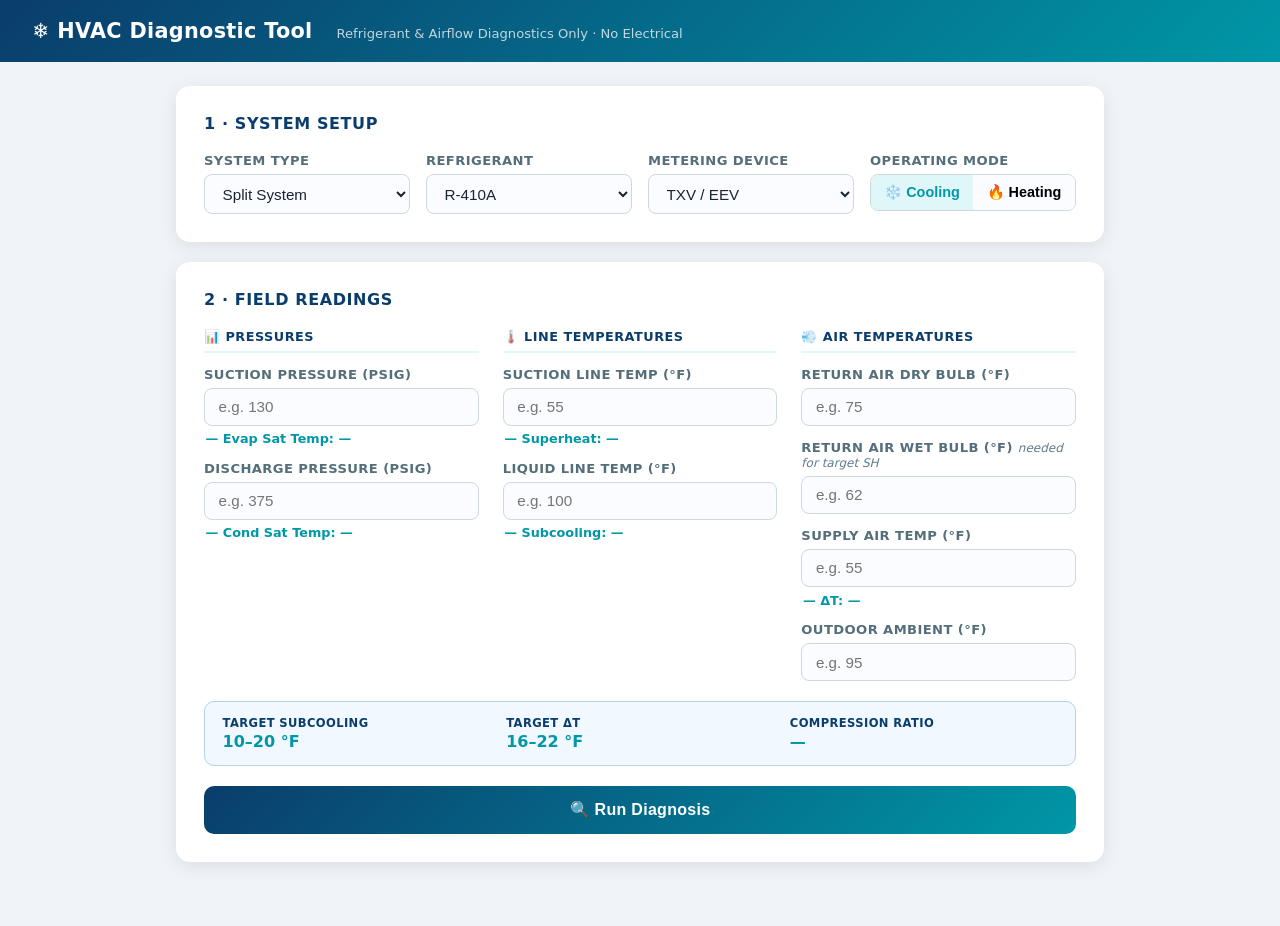
==== hvac.html @ 9d4a69d6 "Add HVAC refrigerant & airflow diagnostic tool - Supports R-410A, R-22, R-32 with accurate P-T inter" ====
<!DOCTYPE html>
<html lang="en">
<head>
  <meta charset="UTF-8" />
  <meta name="viewport" content="width=device-width, initial-scale=1.0" />
  <title>HVAC Diagnostic Tool</title>
  <link rel="stylesheet" href="hvac.css" />
</head>
<body>

<header>
  <div class="logo">❄️ HVAC Diagnostic Tool</div>
  <div class="subtitle">Refrigerant & Airflow Diagnostics Only · No Electrical</div>
</header>

<main>

  <!-- ── STEP 1: System Setup ─────────────────── -->
  <section class="card" id="card-setup">
    <h2 class="card-title">1 · System Setup</h2>
    <div class="setup-grid">

      <div class="field">
        <label>System Type</label>
        <select id="system-type">
          <option value="split">Split System</option>
          <option value="package">Package Unit</option>
          <option value="minisplit">Mini-Split</option>
          <option value="heatpump">Heat Pump (Split)</option>
        </select>
      </div>

      <div class="field">
        <label>Refrigerant</label>
        <select id="refrigerant">
          <option value="R410A">R-410A</option>
          <option value="R22">R-22</option>
          <option value="R32">R-32</option>
        </select>
      </div>

      <div class="field">
        <label>Metering Device</label>
        <select id="metering">
          <option value="txv">TXV / EEV</option>
          <option value="fixed">Fixed Orifice / Piston</option>
        </select>
      </div>

      <div class="field" id="mode-field">
        <label>Operating Mode</label>
        <div class="mode-toggle">
          <button class="mode-btn active" data-mode="cooling">❄️ Cooling</button>
          <button class="mode-btn" data-mode="heating">🔥 Heating</button>
        </div>
      </div>

    </div>
  </section>

  <!-- ── STEP 2: Readings ─────────────────────── -->
  <section class="card" id="card-readings">
    <h2 class="card-title">2 · Field Readings</h2>

    <div class="readings-grid">

      <!-- Pressures -->
      <div class="readings-group">
        <h3 class="group-title">📊 Pressures</h3>

        <div class="field">
          <label id="lbl-suction">Suction Pressure <span class="unit">(psig)</span></label>
          <input type="number" id="suction-press" placeholder="e.g. 130" min="0" max="800" />
          <div class="calc-out" id="out-evap-sat">— Evap Sat Temp: —</div>
        </div>

        <div class="field">
          <label id="lbl-discharge">Discharge Pressure <span class="unit">(psig)</span></label>
          <input type="number" id="discharge-press" placeholder="e.g. 375" min="0" max="800" />
          <div class="calc-out" id="out-cond-sat">— Cond Sat Temp: —</div>
        </div>

      </div>

      <!-- Line Temps -->
      <div class="readings-group">
        <h3 class="group-title">🌡️ Line Temperatures</h3>

        <div class="field">
          <label id="lbl-suction-temp">Suction Line Temp <span class="unit">(°F)</span></label>
          <input type="number" id="suction-temp" placeholder="e.g. 55" />
          <div class="calc-out" id="out-superheat">— Superheat: —</div>
        </div>

        <div class="field">
          <label>Liquid Line Temp <span class="unit">(°F)</span></label>
          <input type="number" id="liquid-temp" placeholder="e.g. 100" />
          <div class="calc-out" id="out-subcooling">— Subcooling: —</div>
        </div>

      </div>

      <!-- Air Temps -->
      <div class="readings-group">
        <h3 class="group-title">💨 Air Temperatures</h3>

        <div class="field">
          <label>Return Air Dry Bulb <span class="unit">(°F)</span></label>
          <input type="number" id="return-db" placeholder="e.g. 75" />
        </div>

        <div class="field" id="wb-field">
          <label>Return Air Wet Bulb <span class="unit">(°F)</span>
            <span class="tip">needed for target SH</span>
          </label>
          <input type="number" id="return-wb" placeholder="e.g. 62" />
        </div>

        <div class="field">
          <label>Supply Air Temp <span class="unit">(°F)</span></label>
          <input type="number" id="supply-temp" placeholder="e.g. 55" />
          <div class="calc-out" id="out-delta-t">— ΔT: —</div>
        </div>

        <div class="field">
          <label id="lbl-outdoor">Outdoor Ambient <span class="unit">(°F)</span></label>
          <input type="number" id="outdoor-temp" placeholder="e.g. 95" />
        </div>

      </div>

    </div>

    <!-- Target values box -->
    <div class="targets-bar" id="targets-bar">
      <div class="target-item" id="target-sh-box">
        <span class="target-lbl">Target Superheat</span>
        <span class="target-val" id="target-sh-val">—</span>
      </div>
      <div class="target-item" id="target-sc-box">
        <span class="target-lbl">Target Subcooling</span>
        <span class="target-val" id="target-sc-val">—</span>
      </div>
      <div class="target-item">
        <span class="target-lbl">Target ΔT</span>
        <span class="target-val">16–22 °F</span>
      </div>
      <div class="target-item">
        <span class="target-lbl">Compression Ratio</span>
        <span class="target-val" id="out-comp-ratio">—</span>
      </div>
    </div>

    <button class="btn-diagnose" id="btn-diagnose">🔍 Run Diagnosis</button>
  </section>

  <!-- ── STEP 3: Diagnosis ─────────────────────── -->
  <section class="card hidden" id="card-results">
    <h2 class="card-title">3 · Diagnosis</h2>

    <div class="summary-row" id="summary-row"></div>

    <div id="findings-list"></div>

    <div class="actions-footer">
      <button class="btn-secondary" id="btn-reset">↺ New Diagnosis</button>
      <button class="btn-ghost" id="btn-print">🖨 Print Report</button>
    </div>
  </section>

</main>

<script src="hvac.js"></script>
</body>
</html>
---- hvac.css ----
/* ══════════════════════════════════════════════
   HVAC DIAGNOSTIC TOOL – Styles
══════════════════════════════════════════════ */
*, *::before, *::after { box-sizing: border-box; margin: 0; padding: 0; }

:root {
  --blue:    #0A3D6B;
  --teal:    #0097A7;
  --ice:     #E0F7FA;
  --heat:    #FF6F00;
  --heat-bg: #FFF3E0;
  --green:   #2E7D32;
  --green-bg:#E8F5E9;
  --yellow:  #F57F17;
  --yel-bg:  #FFF9C4;
  --red:     #B71C1C;
  --red-bg:  #FFEBEE;
  --gray:    #546E7A;
  --border:  #CFD8DC;
  --bg:      #F0F4F8;
  --card:    #FFFFFF;
  --text:    #1A2332;
  --muted:   #607D8B;
  --radius:  14px;
  --shadow:  0 4px 18px rgba(0,0,0,.09);
}

body {
  font-family: 'Segoe UI', system-ui, sans-serif;
  background: var(--bg);
  color: var(--text);
  min-height: 100vh;
}

/* ── Header ─────────────────────────────────── */
header {
  background: linear-gradient(135deg, var(--blue), var(--teal));
  color: white;
  padding: 1.2rem 2rem;
  display: flex;
  align-items: baseline;
  gap: 1.5rem;
  flex-wrap: wrap;
}

.logo    { font-size: 1.3rem; font-weight: 800; letter-spacing: .3px; }
.subtitle { font-size: .82rem; opacity: .75; }

/* ── Main layout ─────────────────────────────── */
main {
  max-width: 960px;
  margin: 0 auto;
  padding: 1.5rem 1rem 4rem;
  display: flex;
  flex-direction: column;
  gap: 1.25rem;
}

.card {
  background: var(--card);
  border-radius: var(--radius);
  padding: 1.75rem;
  box-shadow: var(--shadow);
}

.card-title {
  font-size: 1rem;
  font-weight: 700;
  color: var(--blue);
  text-transform: uppercase;
  letter-spacing: .6px;
  margin-bottom: 1.25rem;
  display: flex;
  align-items: center;
  gap: .5rem;
}

.hidden { display: none !important; }

/* ── Setup grid ──────────────────────────────── */
.setup-grid {
  display: grid;
  grid-template-columns: repeat(auto-fill, minmax(200px, 1fr));
  gap: 1rem;
}

/* ── Field ───────────────────────────────────── */
.field { display: flex; flex-direction: column; gap: .35rem; }

label {
  font-size: .82rem;
  font-weight: 600;
  color: var(--gray);
  text-transform: uppercase;
  letter-spacing: .4px;
}

label .tip {
  text-transform: none;
  letter-spacing: 0;
  font-weight: 400;
  color: var(--muted);
  font-style: italic;
  font-size: .75rem;
}

select, input[type="number"] {
  padding: .6rem .85rem;
  border: 1.5px solid var(--border);
  border-radius: 8px;
  font-size: .95rem;
  background: #FAFCFF;
  color: var(--text);
  transition: border-color .15s;
  -moz-appearance: textfield;
}
input::-webkit-outer-spin-button,
input::-webkit-inner-spin-button { -webkit-appearance: none; }

select:focus, input:focus {
  outline: none;
  border-color: var(--teal);
  background: white;
}

.calc-out {
  font-size: .8rem;
  color: var(--teal);
  font-weight: 600;
  min-height: 1.2em;
  padding-left: .1rem;
}

/* ── Mode toggle ─────────────────────────────── */
.mode-toggle {
  display: flex;
  border: 1.5px solid var(--border);
  border-radius: 8px;
  overflow: hidden;
}

.mode-btn {
  flex: 1;
  padding: .55rem;
  border: none;
  background: #FAFCFF;
  font-size: .9rem;
  cursor: pointer;
  font-weight: 600;
  transition: background .15s, color .15s;
}
.mode-btn.active[data-mode="cooling"] { background: var(--ice); color: var(--teal); }
.mode-btn.active[data-mode="heating"] { background: var(--heat-bg); color: var(--heat); }

/* ── Readings grid ───────────────────────────── */
.readings-grid {
  display: grid;
  grid-template-columns: repeat(auto-fill, minmax(230px, 1fr));
  gap: 1.5rem;
  margin-bottom: 1.25rem;
}

.readings-group {
  display: flex;
  flex-direction: column;
  gap: .9rem;
}

.group-title {
  font-size: .8rem;
  font-weight: 700;
  color: var(--blue);
  text-transform: uppercase;
  letter-spacing: .5px;
  padding-bottom: .4rem;
  border-bottom: 2px solid var(--ice);
}

/* ── Targets bar ─────────────────────────────── */
.targets-bar {
  display: flex;
  gap: 1rem;
  flex-wrap: wrap;
  background: #F1F8FF;
  border: 1px solid #B0D4F0;
  border-radius: 10px;
  padding: .85rem 1.1rem;
  margin-bottom: 1.25rem;
}

.target-item {
  display: flex;
  flex-direction: column;
  gap: .15rem;
  flex: 1;
  min-width: 130px;
}

.target-lbl {
  font-size: .72rem;
  font-weight: 700;
  color: var(--blue);
  text-transform: uppercase;
  letter-spacing: .4px;
}

.target-val {
  font-size: 1rem;
  font-weight: 800;
  color: var(--teal);
}

/* ── Diagnose button ─────────────────────────── */
.btn-diagnose {
  width: 100%;
  padding: .9rem;
  background: linear-gradient(135deg, var(--blue), var(--teal));
  color: white;
  border: none;
  border-radius: 10px;
  font-size: 1rem;
  font-weight: 700;
  cursor: pointer;
  letter-spacing: .3px;
  transition: filter .15s, transform .1s;
}
.btn-diagnose:hover  { filter: brightness(1.1); }
.btn-diagnose:active { transform: scale(.98); }

/* ── Summary row ─────────────────────────────── */
.summary-row {
  display: flex;
  gap: .75rem;
  flex-wrap: wrap;
  margin-bottom: 1.5rem;
}

.summary-chip {
  display: flex;
  flex-direction: column;
  gap: .1rem;
  flex: 1;
  min-width: 110px;
  background: var(--bg);
  border-radius: 10px;
  padding: .75rem 1rem;
  border-left: 4px solid var(--border);
}
.summary-chip.ok     { border-left-color: var(--green); }
.summary-chip.warn   { border-left-color: var(--yellow); }
.summary-chip.crit   { border-left-color: var(--red); }

.chip-label { font-size: .7rem; font-weight: 700; color: var(--muted); text-transform: uppercase; letter-spacing: .4px; }
.chip-value { font-size: 1.05rem; font-weight: 800; color: var(--text); }
.chip-note  { font-size: .75rem; color: var(--muted); }

/* ── Findings ─────────────────────────────────── */
.findings-group {
  margin-bottom: 1.25rem;
}

.findings-group-title {
  font-size: .78rem;
  font-weight: 700;
  text-transform: uppercase;
  letter-spacing: .5px;
  color: var(--muted);
  margin-bottom: .5rem;
}

.finding {
  border-radius: 10px;
  padding: 1rem 1.1rem;
  margin-bottom: .6rem;
  display: flex;
  gap: .9rem;
  align-items: flex-start;
}

.finding.ok     { background: var(--green-bg); border-left: 4px solid var(--green); }
.finding.warn   { background: var(--yel-bg);   border-left: 4px solid var(--yellow); }
.finding.crit   { background: var(--red-bg);   border-left: 4px solid var(--red); }
.finding.info   { background: #E3F2FD;         border-left: 4px solid #1565C0; }

.finding-icon { font-size: 1.3rem; line-height: 1; flex-shrink: 0; padding-top: .05rem; }

.finding-body {}
.finding-title { font-weight: 700; font-size: .95rem; margin-bottom: .25rem; }
.finding.ok   .finding-title { color: var(--green); }
.finding.warn .finding-title { color: var(--yellow); }
.finding.crit .finding-title { color: var(--red); }
.finding.info .finding-title { color: #1565C0; }

.finding-detail { font-size: .87rem; color: var(--text); line-height: 1.5; }
.finding-causes { margin-top: .4rem; }
.finding-causes li {
  font-size: .84rem;
  color: var(--gray);
  margin-left: 1rem;
  margin-bottom: .15rem;
  line-height: 1.4;
}

/* ── Actions ─────────────────────────────────── */
.actions-footer {
  display: flex;
  gap: .75rem;
  margin-top: 1.5rem;
  flex-wrap: wrap;
}

.btn-secondary, .btn-ghost {
  padding: .65rem 1.25rem;
  border-radius: 8px;
  font-size: .9rem;
  font-weight: 600;
  cursor: pointer;
  transition: filter .15s;
}
.btn-secondary { background: var(--blue); color: white; border: none; }
.btn-ghost     { background: var(--card); color: var(--text); border: 1.5px solid var(--border); }
.btn-secondary:hover, .btn-ghost:hover { filter: brightness(.95); }

/* ── Print ───────────────────────────────────── */
@media print {
  header, .btn-diagnose, .actions-footer, #card-setup, #card-readings { display: none; }
  .card { box-shadow: none; border: 1px solid #ccc; }
  body { background: white; }
}

/* ── Responsive ──────────────────────────────── */
@media (max-width: 600px) {
  header { padding: 1rem; flex-direction: column; gap: .25rem; }
  .card  { padding: 1.1rem; }
  .readings-grid { grid-template-columns: 1fr; }
  .setup-grid    { grid-template-columns: 1fr; }
  .targets-bar   { gap: .6rem; }
}
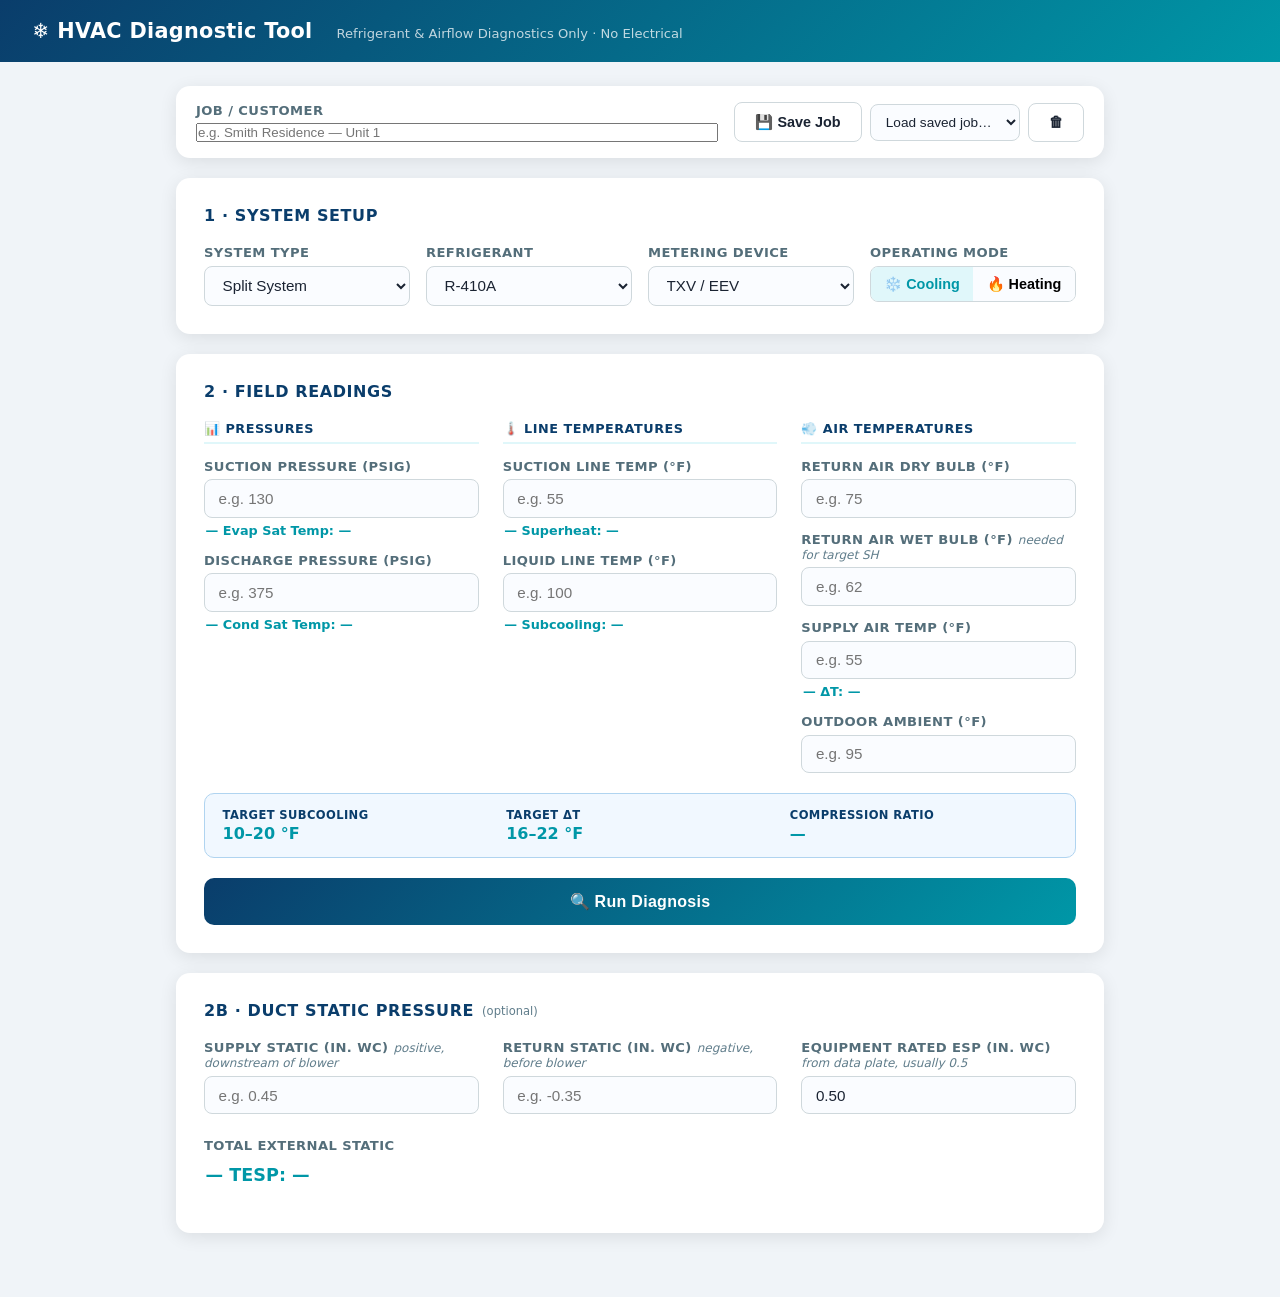
==== commit 66355e57: "Add R-454B, charge calculator, duct static pressure, and save/load jobs - R-454B (A2L) refrigerant w" ====
--- a/hvac.html
+++ b/hvac.html
@@ -15,6 +15,19 @@
 
 <main>
 
+  <!-- ── Job Bar ───────────────────────────────── -->
+  <section class="card job-bar">
+    <div class="job-field">
+      <label>Job / Customer</label>
+      <input type="text" id="job-name" placeholder="e.g. Smith Residence — Unit 1" />
+    </div>
+    <div class="job-actions">
+      <button class="btn-ghost" id="btn-save-job">💾 Save Job</button>
+      <select id="load-job-select"><option value="">Load saved job…</option></select>
+      <button class="btn-ghost" id="btn-delete-job" title="Delete selected job">🗑</button>
+    </div>
+  </section>
+
   <!-- ── STEP 1: System Setup ─────────────────── -->
   <section class="card" id="card-setup">
     <h2 class="card-title">1 · System Setup</h2>
@@ -34,8 +47,9 @@
         <label>Refrigerant</label>
         <select id="refrigerant">
           <option value="R410A">R-410A</option>
+          <option value="R454B">R-454B (A2L)</option>
+          <option value="R32">R-32</option>
           <option value="R22">R-22</option>
-          <option value="R32">R-32</option>
         </select>
       </div>
 
@@ -154,6 +168,35 @@
     <button class="btn-diagnose" id="btn-diagnose">🔍 Run Diagnosis</button>
   </section>
 
+  <!-- ── STEP 2b: Duct Static Pressure ─────────── -->
+  <section class="card" id="card-static">
+    <h2 class="card-title">2b · Duct Static Pressure <span class="optional">(optional)</span></h2>
+    <div class="readings-grid">
+      <div class="field">
+        <label>Supply Static <span class="unit">(in. WC)</span>
+          <span class="tip">positive, downstream of blower</span>
+        </label>
+        <input type="number" id="supply-static" placeholder="e.g. 0.45" step="0.01" />
+      </div>
+      <div class="field">
+        <label>Return Static <span class="unit">(in. WC)</span>
+          <span class="tip">negative, before blower</span>
+        </label>
+        <input type="number" id="return-static" placeholder="e.g. -0.35" step="0.01" />
+      </div>
+      <div class="field">
+        <label>Equipment Rated ESP <span class="unit">(in. WC)</span>
+          <span class="tip">from data plate, usually 0.5</span>
+        </label>
+        <input type="number" id="rated-esp" placeholder="e.g. 0.50" step="0.01" value="0.50" />
+      </div>
+      <div class="field">
+        <label>Total External Static</label>
+        <div class="calc-out big" id="out-tesp">— TESP: —</div>
+      </div>
+    </div>
+  </section>
+
   <!-- ── STEP 3: Diagnosis ─────────────────────── -->
   <section class="card hidden" id="card-results">
     <h2 class="card-title">3 · Diagnosis</h2>
--- a/hvac.css
+++ b/hvac.css
@@ -77,6 +77,36 @@
 
 .hidden { display: none !important; }
 
+/* ── Job bar ─────────────────────────────────── */
+.job-bar {
+  display: flex;
+  align-items: flex-end;
+  gap: 1rem;
+  flex-wrap: wrap;
+  padding: 1rem 1.25rem;
+}
+.job-field { flex: 1; min-width: 200px; display: flex; flex-direction: column; gap: .35rem; }
+.job-field input { width: 100%; }
+.job-actions { display: flex; gap: .5rem; align-items: center; flex-wrap: wrap; }
+.job-actions select {
+  padding: .55rem .7rem; border: 1.5px solid var(--border);
+  border-radius: 8px; font-size: .85rem; background: #FAFCFF;
+}
+
+.optional {
+  font-size: .72rem;
+  font-weight: 400;
+  color: var(--muted);
+  text-transform: none;
+  letter-spacing: 0;
+}
+
+.calc-out.big {
+  font-size: 1.1rem;
+  font-weight: 800;
+  padding-top: .4rem;
+}
+
 /* ── Setup grid ──────────────────────────────── */
 .setup-grid {
   display: grid;
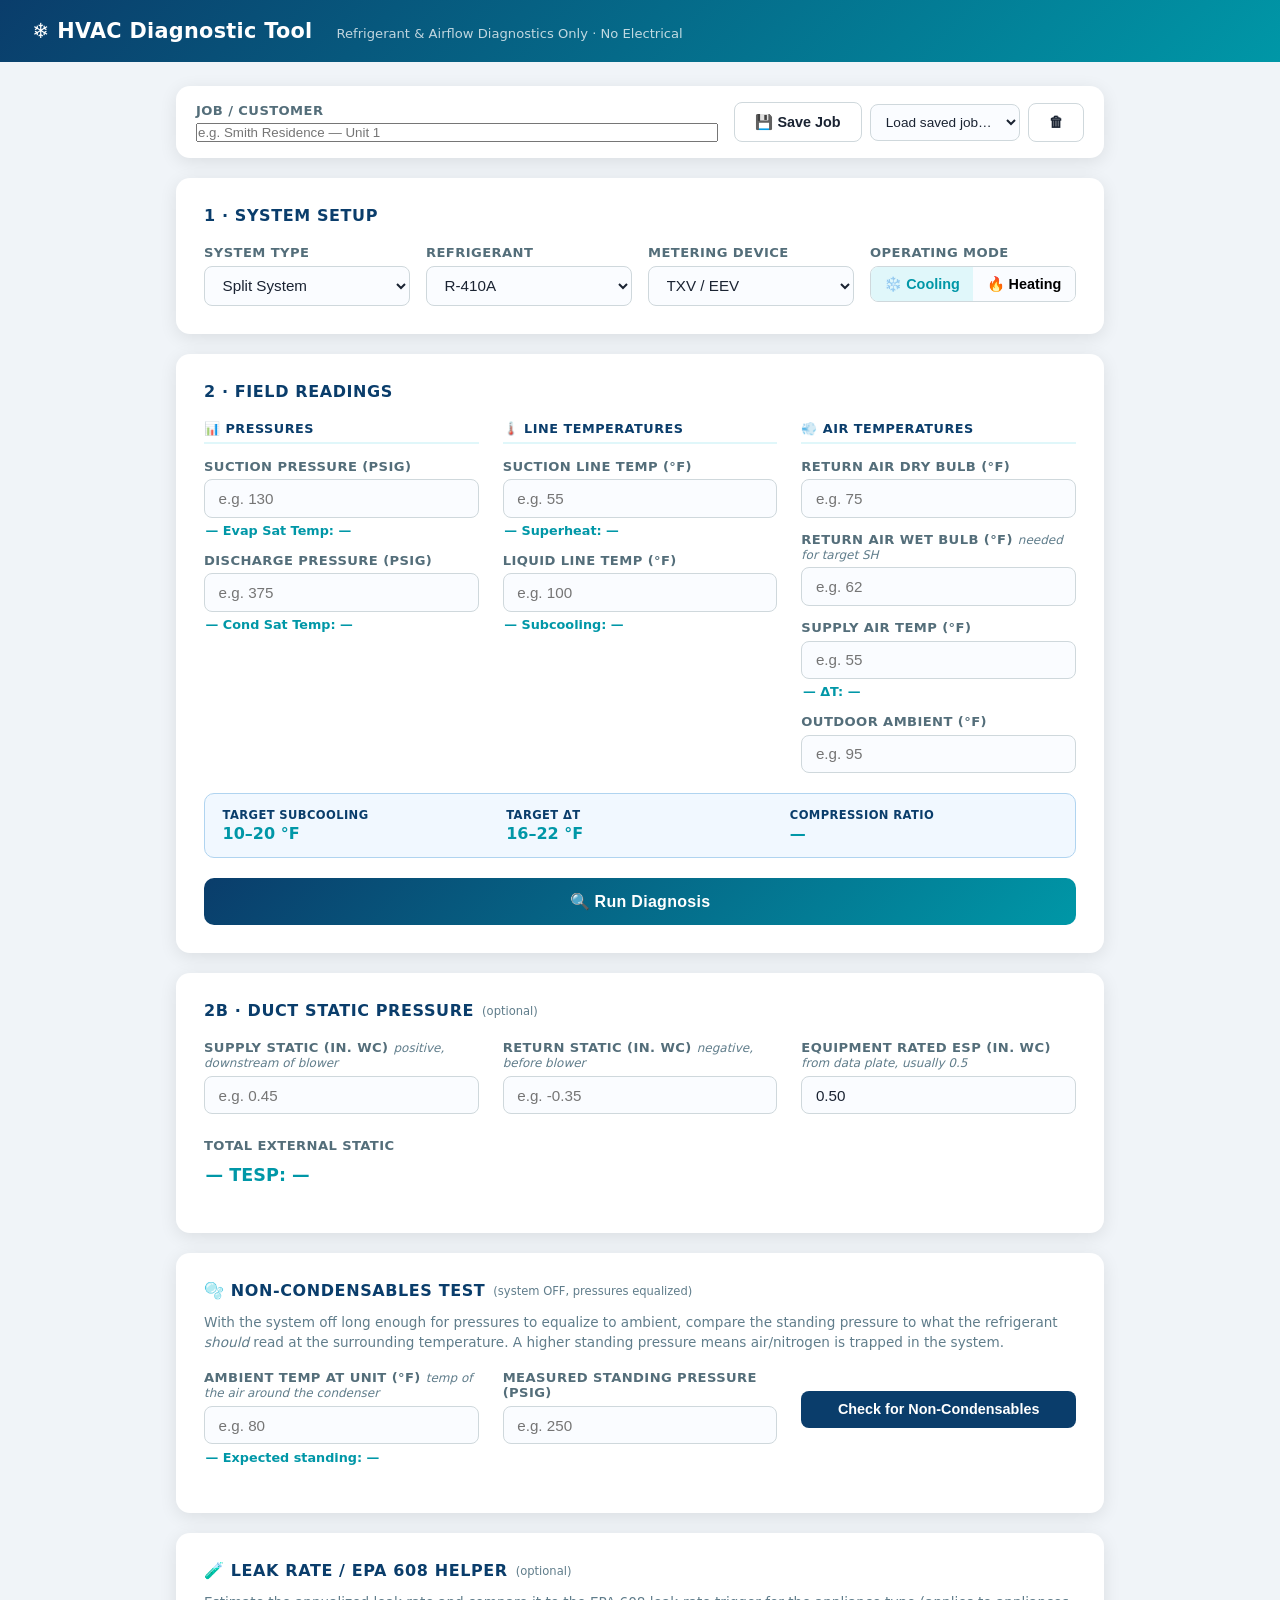
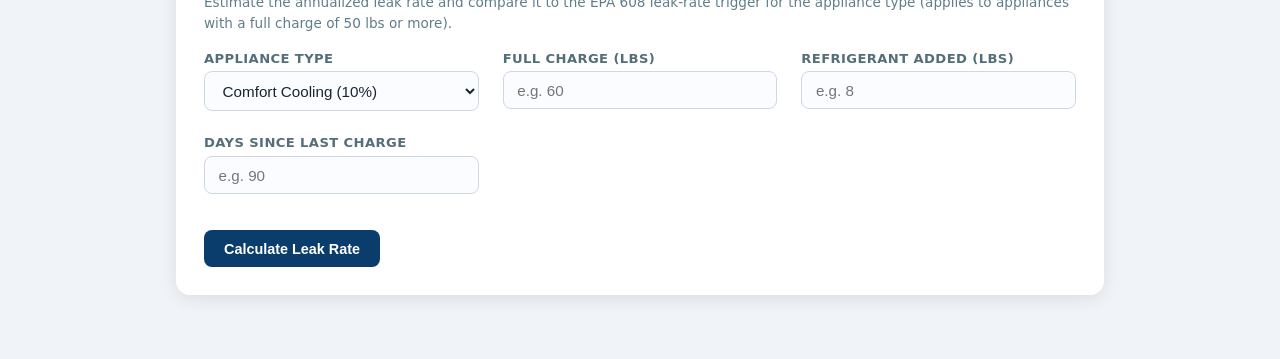
==== commit eafab65d: "Add non-condensables test and EPA 608 leak-rate helper - Non-condensables test: with system off and " ====
--- a/hvac.html
+++ b/hvac.html
@@ -197,6 +197,60 @@
     </div>
   </section>
 
+  <!-- ── Non-Condensables Test ─────────────────── -->
+  <section class="card" id="card-noncond">
+    <h2 class="card-title">🫧 Non-Condensables Test <span class="optional">(system OFF, pressures equalized)</span></h2>
+    <p class="card-hint">With the system off long enough for pressures to equalize to ambient, compare the standing pressure to what the refrigerant <em>should</em> read at the surrounding temperature. A higher standing pressure means air/nitrogen is trapped in the system.</p>
+    <div class="readings-grid">
+      <div class="field">
+        <label>Ambient Temp at Unit <span class="unit">(°F)</span>
+          <span class="tip">temp of the air around the condenser</span>
+        </label>
+        <input type="number" id="nc-ambient" placeholder="e.g. 80" />
+        <div class="calc-out" id="out-nc-expected">— Expected standing: —</div>
+      </div>
+      <div class="field">
+        <label>Measured Standing Pressure <span class="unit">(psig)</span></label>
+        <input type="number" id="nc-standing" placeholder="e.g. 250" />
+      </div>
+      <div class="field">
+        <label>&nbsp;</label>
+        <button class="btn-secondary" id="btn-nc-check">Check for Non-Condensables</button>
+      </div>
+    </div>
+    <div id="nc-result"></div>
+  </section>
+
+  <!-- ── Leak Rate / EPA Helper ─────────────────── -->
+  <section class="card" id="card-leak">
+    <h2 class="card-title">🧪 Leak Rate / EPA 608 Helper <span class="optional">(optional)</span></h2>
+    <p class="card-hint">Estimate the annualized leak rate and compare it to the EPA 608 leak-rate trigger for the appliance type (applies to appliances with a full charge of 50 lbs or more).</p>
+    <div class="readings-grid">
+      <div class="field">
+        <label>Appliance Type</label>
+        <select id="leak-appliance">
+          <option value="10">Comfort Cooling (10%)</option>
+          <option value="20">Commercial Refrigeration (20%)</option>
+          <option value="30">Industrial Process Refrigeration (30%)</option>
+        </select>
+      </div>
+      <div class="field">
+        <label>Full Charge <span class="unit">(lbs)</span></label>
+        <input type="number" id="leak-fullcharge" placeholder="e.g. 60" step="0.1" />
+      </div>
+      <div class="field">
+        <label>Refrigerant Added <span class="unit">(lbs)</span></label>
+        <input type="number" id="leak-added" placeholder="e.g. 8" step="0.1" />
+      </div>
+      <div class="field">
+        <label>Days Since Last Charge</label>
+        <input type="number" id="leak-days" placeholder="e.g. 90" />
+      </div>
+    </div>
+    <button class="btn-secondary" id="btn-leak-check" style="margin-top:1rem">Calculate Leak Rate</button>
+    <div id="leak-result"></div>
+  </section>
+
   <!-- ── STEP 3: Diagnosis ─────────────────────── -->
   <section class="card hidden" id="card-results">
     <h2 class="card-title">3 · Diagnosis</h2>
--- a/hvac.css
+++ b/hvac.css
@@ -101,6 +101,18 @@
   letter-spacing: 0;
 }
 
+.card-hint {
+  font-size: .85rem;
+  color: var(--muted);
+  line-height: 1.5;
+  margin-bottom: 1.1rem;
+  margin-top: -.5rem;
+}
+
+/* Inline result blocks for non-cond & leak tools (reuse .finding styles) */
+#nc-result:not(:empty),
+#leak-result:not(:empty) { margin-top: 1.1rem; }
+
 .calc-out.big {
   font-size: 1.1rem;
   font-weight: 800;
